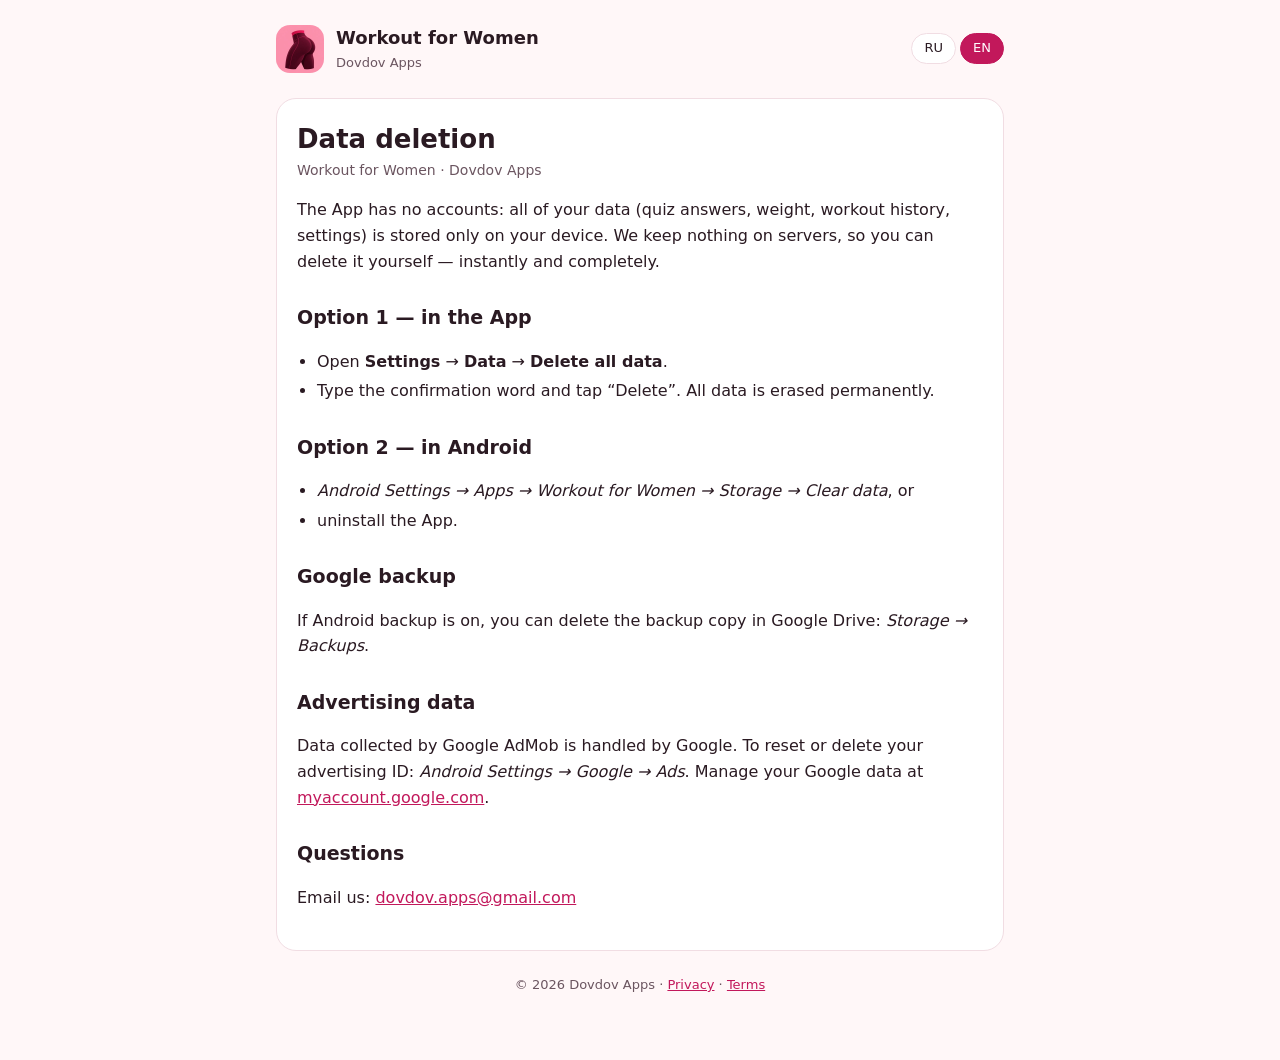
==== delete-data/index.html @ 92e2f186 "Privacy policy, terms of use and data deletion pages (RU/EN) Co-Authored-By: Claude Opus 5.5 <norepl" ====
<!doctype html>
<html lang="ru">
<head>
<meta charset="utf-8">
<meta name="viewport" content="width=device-width, initial-scale=1">
<title>Data Deletion</title>
<meta name="description" content="How to delete your data from the Workout for Women app by Dovdov Apps.">
<link rel="icon" href="../icon.webp">
<link rel="stylesheet" href="../style.css">
<script src="../lang.js"></script>
</head>
<body>
<div class="wrap">
  <header>
    <img src="../icon.webp" alt="">
    <div>
      <a class="brand" href="../">Workout for Women</a>
      <div class="sub">Dovdov Apps</div>
    </div>
    <div class="lang"><button data-l="ru">RU</button><button data-l="en">EN</button></div>
  </header>
  <main>

<article lang="ru">
  <h1>Удаление данных</h1>
  <p class="date">Workout for Women · Dovdov Apps</p>
  <p>В Приложении нет аккаунтов: все ваши данные (ответы опроса, вес, история тренировок, настройки) хранятся только на вашем устройстве. Мы не храним их на серверах, поэтому удалить их можете вы сами — сразу и полностью.</p>

  <h2>Способ 1 — в Приложении</h2>
  <ul>
    <li>Откройте <b>Настройки</b> → раздел <b>Данные</b> → <b>Удалить все данные</b>.</li>
    <li>Введите слово подтверждения и нажмите «Удалить». Все данные будут стёрты без возможности восстановления.</li>
  </ul>

  <h2>Способ 2 — в Android</h2>
  <ul>
    <li><i>Настройки Android → Приложения → Workout for Women → Хранилище → Очистить данные</i>, или</li>
    <li>удалите Приложение с устройства.</li>
  </ul>

  <h2>Резервная копия Google</h2>
  <p>Если на устройстве включено резервное копирование Android, копию можно удалить в Google Drive: <i>Хранилище → Резервные копии</i>.</p>

  <h2>Рекламные данные</h2>
  <p>Данные, собранные Google AdMob, обрабатываются Google. Сбросить или удалить рекламный идентификатор: <i>Настройки Android → Google → Реклама</i>. Управление данными Google: <a href="https://myaccount.google.com/data-and-privacy" target="_blank" rel="noopener">myaccount.google.com</a>.</p>

  <h2>Вопросы</h2>
  <p>Напишите нам: <a href="mailto:dovdov.apps@gmail.com">dovdov.apps@gmail.com</a></p>
</article>

<article lang="en">
  <h1>Data deletion</h1>
  <p class="date">Workout for Women · Dovdov Apps</p>
  <p>The App has no accounts: all of your data (quiz answers, weight, workout history, settings) is stored only on your device. We keep nothing on servers, so you can delete it yourself — instantly and completely.</p>

  <h2>Option 1 — in the App</h2>
  <ul>
    <li>Open <b>Settings</b> → <b>Data</b> → <b>Delete all data</b>.</li>
    <li>Type the confirmation word and tap “Delete”. All data is erased permanently.</li>
  </ul>

  <h2>Option 2 — in Android</h2>
  <ul>
    <li><i>Android Settings → Apps → Workout for Women → Storage → Clear data</i>, or</li>
    <li>uninstall the App.</li>
  </ul>

  <h2>Google backup</h2>
  <p>If Android backup is on, you can delete the backup copy in Google Drive: <i>Storage → Backups</i>.</p>

  <h2>Advertising data</h2>
  <p>Data collected by Google AdMob is handled by Google. To reset or delete your advertising ID: <i>Android Settings → Google → Ads</i>. Manage your Google data at <a href="https://myaccount.google.com/data-and-privacy" target="_blank" rel="noopener">myaccount.google.com</a>.</p>

  <h2>Questions</h2>
  <p>Email us: <a href="mailto:dovdov.apps@gmail.com">dovdov.apps@gmail.com</a></p>
</article>

  </main>
  <footer>© 2026 Dovdov Apps · <a href="../privacy/">Privacy</a> · <a href="../terms/">Terms</a></footer>
</div>
</body>
</html>
---- style.css ----
:root {
  --bg: #fff7f8;
  --card: #ffffff;
  --ink: #2a1a22;
  --ink2: #6b5560;
  --accent: #c2185b;
  --line: #f1dde3;
}
@media (prefers-color-scheme: dark) {
  :root {
    --bg: #171014;
    --card: #221a1e;
    --ink: #f6e9ee;
    --ink2: #c3aab5;
    --accent: #ff7aa8;
    --line: #3a2a31;
  }
}
* { box-sizing: border-box; }
html { -webkit-text-size-adjust: 100%; }
body {
  margin: 0;
  background: var(--bg);
  color: var(--ink);
  font: 16px/1.6 system-ui, -apple-system, "Segoe UI", Roboto, sans-serif;
}
.wrap { max-width: 760px; margin: 0 auto; padding: 24px 16px 64px; }
header { display: flex; align-items: center; gap: 12px; margin-bottom: 24px; }
header img { width: 48px; height: 48px; border-radius: 14px; }
header a.brand { color: var(--ink); text-decoration: none; font-weight: 700; font-size: 18px; }
header .sub { color: var(--ink2); font-size: 13px; }
.lang { margin-left: auto; display: flex; gap: 4px; }
.lang button {
  border: 1px solid var(--line); background: var(--card); color: var(--ink);
  border-radius: 999px; padding: 4px 12px; font: inherit; font-size: 13px; cursor: pointer;
}
.lang button[aria-pressed="true"] { background: var(--accent); border-color: var(--accent); color: #fff; }
main { background: var(--card); border: 1px solid var(--line); border-radius: 20px; padding: 24px 20px; }
h1 { font-size: 26px; line-height: 1.25; margin: 0 0 4px; }
h2 { font-size: 19px; margin: 28px 0 8px; }
.date { color: var(--ink2); font-size: 14px; margin: 0 0 16px; }
a { color: var(--accent); }
ul { padding-left: 20px; }
li { margin: 4px 0; }
.links { list-style: none; padding: 0; display: grid; gap: 10px; }
.links a {
  display: block; padding: 14px 16px; border: 1px solid var(--line); border-radius: 14px;
  text-decoration: none; color: var(--ink); font-weight: 600;
}
.links a span { display: block; font-weight: 400; color: var(--ink2); font-size: 14px; }
footer { color: var(--ink2); font-size: 13px; text-align: center; margin-top: 24px; }
/* Language switching: both versions are in the page; without JS both are shown. */
html[data-lang="ru"] [lang="en"]:not(html) { display: none; }
html[data-lang="en"] [lang="ru"]:not(html) { display: none; }
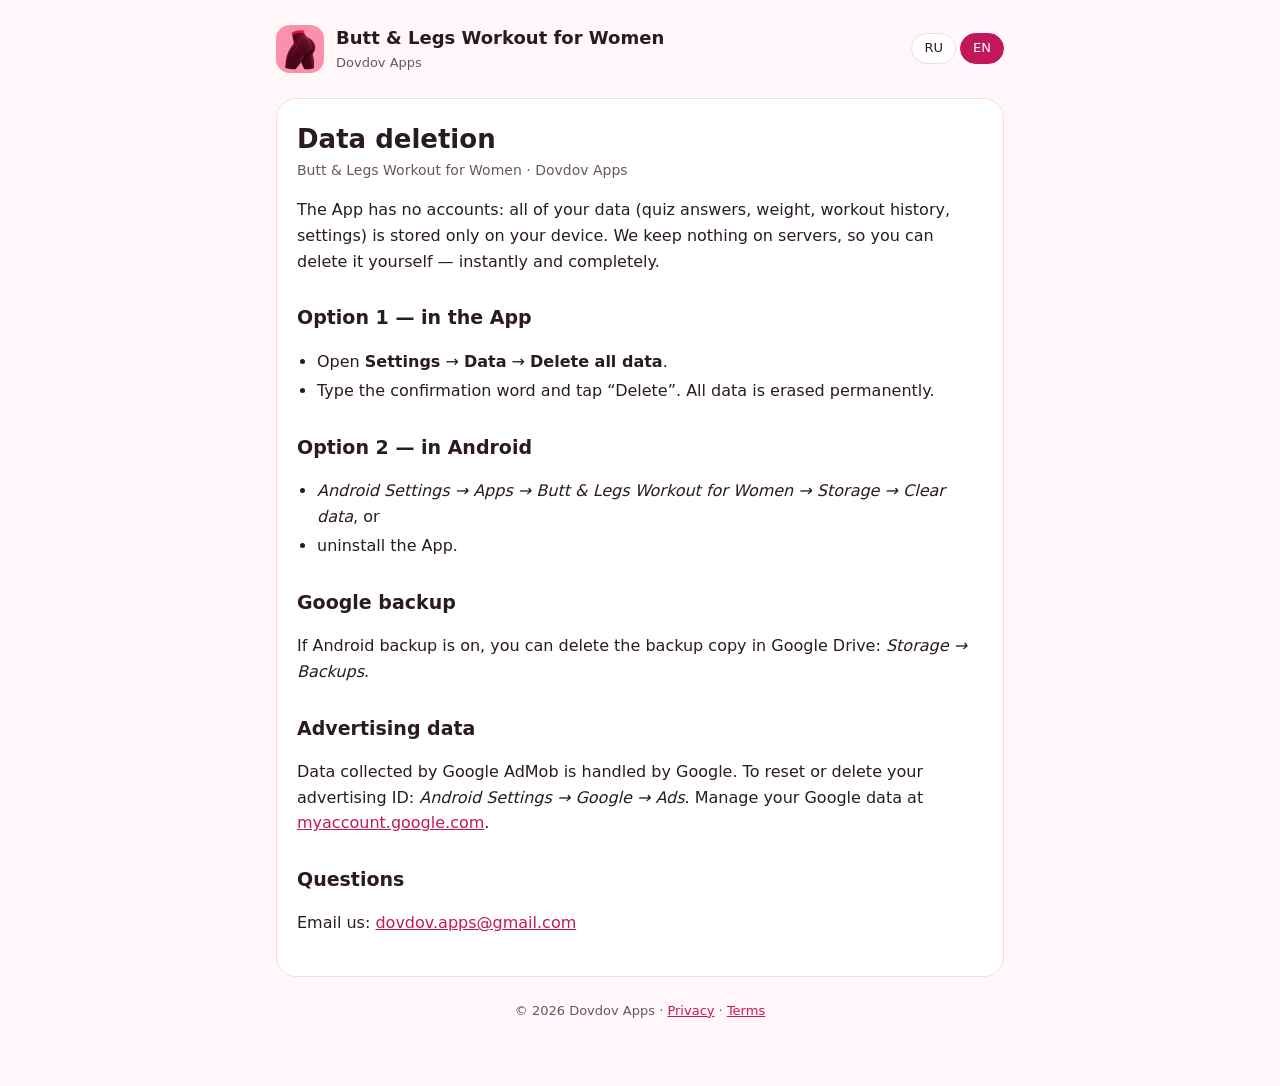
==== commit 854ed4f1: "Rename app to Butt & Legs Workout for Women Co-Authored-By: Claude Opus 5.5 <noreply@anthropic.com>" ====
--- a/delete-data/index.html
+++ b/delete-data/index.html
@@ -4,7 +4,7 @@
 <meta charset="utf-8">
 <meta name="viewport" content="width=device-width, initial-scale=1">
 <title>Data Deletion</title>
-<meta name="description" content="How to delete your data from the Workout for Women app by Dovdov Apps.">
+<meta name="description" content="How to delete your data from the Butt &amp; Legs Workout for Women app by Dovdov Apps.">
 <link rel="icon" href="../icon.webp">
 <link rel="stylesheet" href="../style.css">
 <script src="../lang.js"></script>
@@ -14,7 +14,7 @@
   <header>
     <img src="../icon.webp" alt="">
     <div>
-      <a class="brand" href="../">Workout for Women</a>
+      <a class="brand" href="../">Butt &amp; Legs Workout for Women</a>
       <div class="sub">Dovdov Apps</div>
     </div>
     <div class="lang"><button data-l="ru">RU</button><button data-l="en">EN</button></div>
@@ -23,7 +23,7 @@
 
 <article lang="ru">
   <h1>Удаление данных</h1>
-  <p class="date">Workout for Women · Dovdov Apps</p>
+  <p class="date">Butt &amp; Legs Workout for Women · Dovdov Apps</p>
   <p>В Приложении нет аккаунтов: все ваши данные (ответы опроса, вес, история тренировок, настройки) хранятся только на вашем устройстве. Мы не храним их на серверах, поэтому удалить их можете вы сами — сразу и полностью.</p>
 
   <h2>Способ 1 — в Приложении</h2>
@@ -34,7 +34,7 @@
 
   <h2>Способ 2 — в Android</h2>
   <ul>
-    <li><i>Настройки Android → Приложения → Workout for Women → Хранилище → Очистить данные</i>, или</li>
+    <li><i>Настройки Android → Приложения → Butt &amp; Legs Workout for Women → Хранилище → Очистить данные</i>, или</li>
     <li>удалите Приложение с устройства.</li>
   </ul>
 
@@ -50,7 +50,7 @@
 
 <article lang="en">
   <h1>Data deletion</h1>
-  <p class="date">Workout for Women · Dovdov Apps</p>
+  <p class="date">Butt &amp; Legs Workout for Women · Dovdov Apps</p>
   <p>The App has no accounts: all of your data (quiz answers, weight, workout history, settings) is stored only on your device. We keep nothing on servers, so you can delete it yourself — instantly and completely.</p>
 
   <h2>Option 1 — in the App</h2>
@@ -61,7 +61,7 @@
 
   <h2>Option 2 — in Android</h2>
   <ul>
-    <li><i>Android Settings → Apps → Workout for Women → Storage → Clear data</i>, or</li>
+    <li><i>Android Settings → Apps → Butt &amp; Legs Workout for Women → Storage → Clear data</i>, or</li>
     <li>uninstall the App.</li>
   </ul>
 
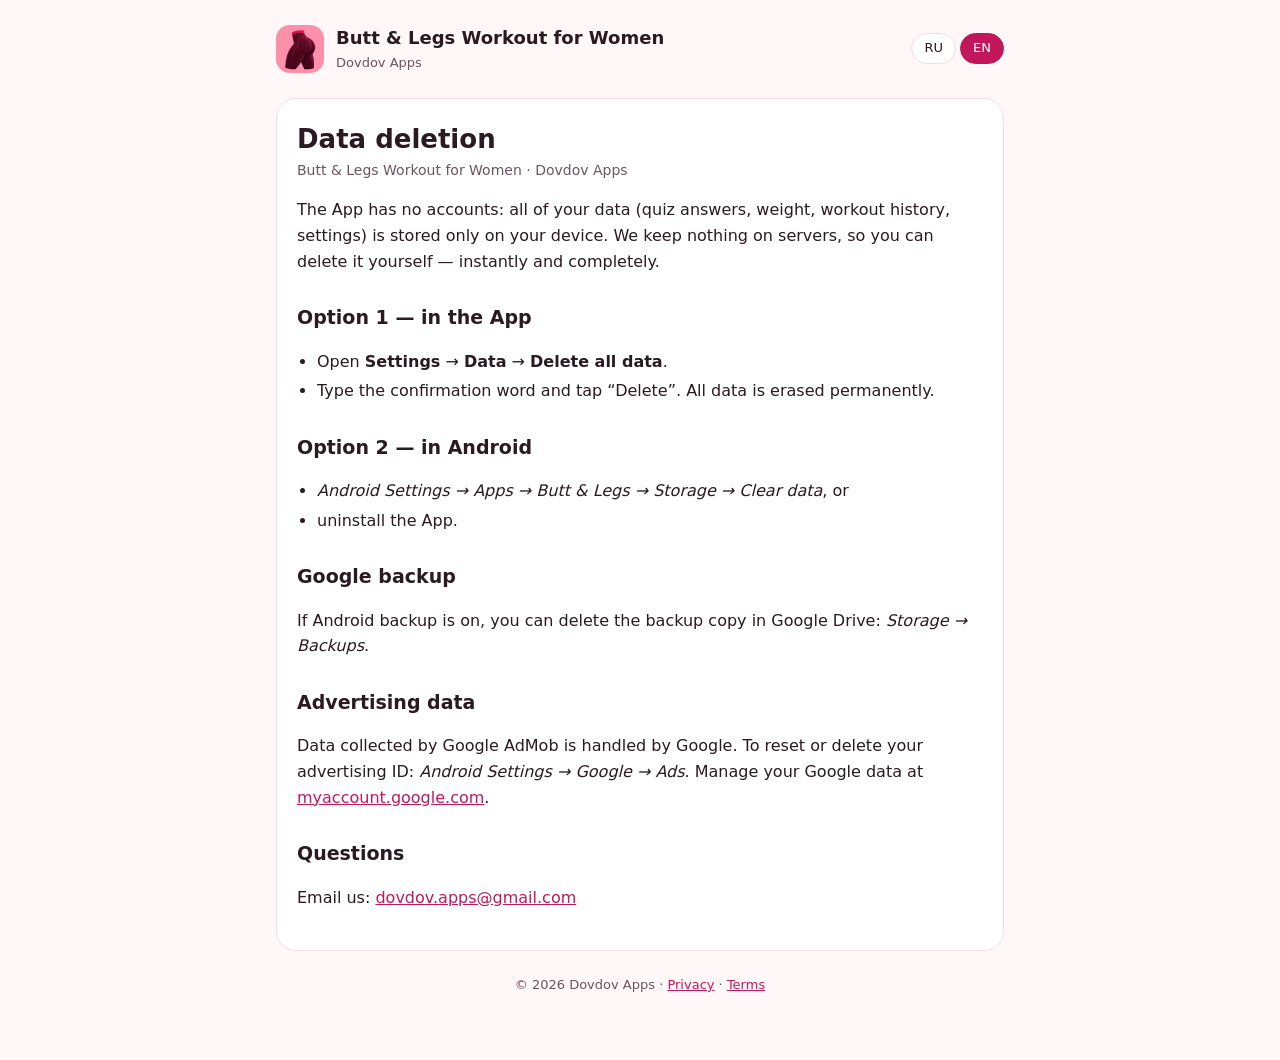
==== commit d5cdb260: "Data deletion: use the launcher name in Android settings paths Co-Authored-By: Claude Opus 5.5 <nore" ====
--- a/delete-data/index.html
+++ b/delete-data/index.html
@@ -34,7 +34,7 @@
 
   <h2>Способ 2 — в Android</h2>
   <ul>
-    <li><i>Настройки Android → Приложения → Butt &amp; Legs Workout for Women → Хранилище → Очистить данные</i>, или</li>
+    <li><i>Настройки Android → Приложения → Butt &amp; Legs → Хранилище → Очистить данные</i>, или</li>
     <li>удалите Приложение с устройства.</li>
   </ul>
 
@@ -61,7 +61,7 @@
 
   <h2>Option 2 — in Android</h2>
   <ul>
-    <li><i>Android Settings → Apps → Butt &amp; Legs Workout for Women → Storage → Clear data</i>, or</li>
+    <li><i>Android Settings → Apps → Butt &amp; Legs → Storage → Clear data</i>, or</li>
     <li>uninstall the App.</li>
   </ul>
 
